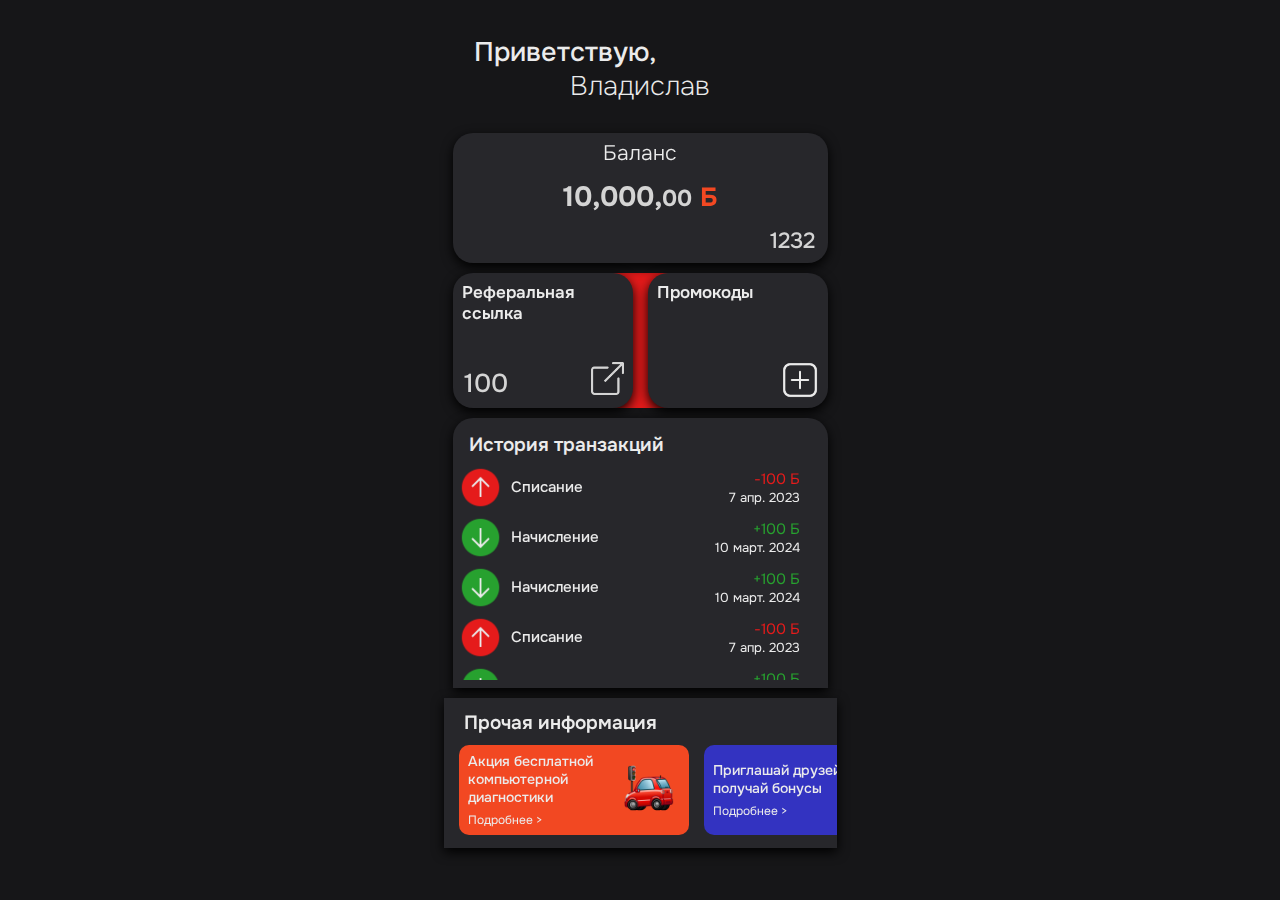
==== index.html @ b7c4c85a "change" ====
<!Doctype html>
<html>
<head>
	<meta charset="UTF-8">
	<meta name="viewport" content="width=device-width">
	<title>ProfAvto Bonus</title>
	<link rel="stylesheet" href="style.css">
</head>
<body>
	<div class="page-content">
		<header>
			<div class="header-content">
				<p class="header-text1">Приветствую,</p>
				<p class="header-text2">Владислав</p>
			</div>
		</header>

		<article class="card-info-content">
			<div class="card-info">
				<p class="text">Баланс</p>
				<p class="balance">10,000,<span style="font-size: 23px;">00</span> <span style="font-size: 26px; color: #f24822;">Б</span></p>
				<p class="number-card">1232</p>
			</div>
		</article>

		<section class="services-section">
			<div class="referral-system">
				<div class="referral-system-content">
					<p class="referral-system-header">Реферальная ссылка</p>
					<div class="qwe">
						<p class="referral-counter">100</p>
						<a class="ref-link-img" href="">
							<img src="img/ref-link.png">
						</a>
					</div>
				</div>
			</div>

			<div class="delimiter">
				<div class="item1"></div>
				<div class="item2"></div>
				<div class="item3"></div>
			</div>

			<div class="promo-codes">
				<div class="promo-codes-content">			
					<p class="promo-codes-header">Промокоды</p>
					<div class="asd">
						<a class="promo-code-activation-img" href="promocodes-activation.html">
							<img src="img/promo-code-activation.png">
						</a>
					</div>
				</div>
			</div>
		</section>

		<div class="history-operations-section">
			<div class="history-operations-content">
				<h2 class="history-operations-header">История транзакций</h2>
				<div class="history-operations-items">
					<div class="operation">
						<div class="left-side">
							<img class="spisanie-img" src="img/spisanie.png">
							<p class="spisanie">Списание</p>
						</div>
						<div class="right-side">
							<p class="amount-spisaniya">-100 Б</p>
							<p class="datetime">7 апр. 2023</p>
						</div>
					</div>

					<div class="operation">
						<div class="left-side">
							<img class="popolnenie-img" src="img/popolnenie.png">
							<p class="popolnenie">Начисление</p>
						</div>

						<div class="right-side">
							<p class="amount-popolneniya">+100 Б</p>
							<p class="datetime">10 март. 2024</p>
						</div>
					</div>

					<div class="operation">
						<div class="left-side">
							<img class="popolnenie-img" src="img/popolnenie.png">
							<p class="popolnenie">Начисление</p>
						</div>

						<div class="right-side">
							<p class="amount-popolneniya">+100 Б</p>
							<p class="datetime">10 март. 2024</p>
						</div>
					</div>

					<div class="operation">
						<div class="left-side">
							<img class="spisanie-img" src="img/spisanie.png">
							<p class="spisanie">Списание</p>
						</div>
						<div class="right-side">
							<p class="amount-spisaniya">-100 Б</p>
							<p class="datetime">7 апр. 2023</p>
						</div>
					</div>

					<div class="operation">
						<div class="left-side">
							<img class="popolnenie-img" src="img/popolnenie.png">
							<p class="popolnenie">Начисление</p>
						</div>

						<div class="right-side">
							<p class="amount-popolneniya">+100 Б</p>
							<p class="datetime">10 март. 2024</p>
						</div>
					</div>

					<div class="operation">
						<div class="left-side">
							<img class="popolnenie-img" src="img/popolnenie.png">
							<p class="popolnenie">Начисление</p>
						</div>

						<div class="right-side">
							<p class="amount-popolneniya">+100 Б</p>
							<p class="datetime">10 март. 2024</p>
						</div>
					</div>

					<div class="operation">
						<div class="left-side">
							<img class="spisanie-img" src="img/spisanie.png">
							<p class="spisanie">Списание</p>
						</div>
						<div class="right-side">
							<p class="amount-spisaniya">-100 Б</p>
							<p class="datetime">7 апр. 2023</p>
						</div>
					</div>
				</div>
			</div>
		</div>

		<div class="other-info-section">
			<div class="other-info-content">  <!--container -->
				<h2 class="other-info-header">Прочая информация</h2>
				<div class="other-info-items">
					<div class="item" style="background-color: #f24822;">
						<div class="text-item">
							<p class="title">Акция бесплатной компьютерной диагностики</p>
							<a class="transition" href="">Подробнее ></a>
						</div>
						<img class="img-item" src="img/car.gif">
					</div>

					<div class="item" style="background-color: #3333C1">
						<div class="text-item">
							<p class="title">Приглашай друзей и получай бонусы</p>
							<a class="transition" href="">Подробнее ></a>
						</div>
						<img class="img-item" src="img/refer.png">
					</div>
				</div>
			</div>
		</div>

	</div>
</body>
</html>
---- style.css ----
body {
	display: flex;
	justify-content: center;
	background-color: #161618;
	overflow-x: hidden; /*Отключает горизантальных скролл для webapp tg, если контент выходящий за пределы body не вмещается */
}

body::-webkit-scrollbar {
	display: none;
}

.page-content {
	/*flex-direction: column;
	width: 550px;
	height: 932px;
	background-color: #161618;
	*/
	display: flex;
	flex-direction: column;
	align-items: center;
	max-width: 400px;
}

.header-content {
	display: flex;
	flex-direction: column;
	align-items: flex-start;
}

.header-text1 {
	font-family: Medium;
	font-size: 27px;
	color: #ebebeb;
	padding-right: 150px;
	margin-bottom: 0px;
}

.header-text2 {
	font-family: ExtraLight;
	font-size: 27px;
	color: #ebebeb;
	margin-top: 0px;
	padding-left: 96px;
	margin-bottom: 0px;
}


.card-info-content {  /*card-info-section*/
	display: flex;
	justify-content: center;
	margin-top: 30px;
}

.card-info { /*card-info-content*/
	width: 375px;
	height: 130px;
	border-radius: 20px;
	background-color: #27272b;
	filter: drop-shadow(0px 4px 6px #000000);
}

.text {
	font-size: 21px;
	font-family: Light;
	color: #ebebeb;
	text-align: center;
	margin-top: 7px;
	margin-bottom: 0px;
}

.balance {
	font-size: 28px;
	font-family: Bold;
	color: #d4d4d4;
	text-align: center;
	margin-top: 13px;
	margin-bottom: 0px;
}

.number-card {
	font-size: 22px;
	font-family: Medium;
	color: #d4d4d4;
	text-align: end;
	margin-top: 12px;
	margin-right: 13px;
	margin-bottom: 5px;
}




.services-section {
	display: flex;
	justify-content: center;
	margin-top: 10px;
}

.delimiter {
	display: flex;
	flex-direction: column;
	align-items: center;
	position: absolute;
	z-index: -1;
}

.item1 {
	width: 85px;
	height: 20px;
	background-color: #E51B1B;
}

.item2 {
	width: 15px;
	height: 94px;
	background-color: #E51B1B;
}

.item3 {
	width: 85px;
	height: 21px;
	background-color: #E51B1B;
}

.referral-system, .promo-codes {  /*referral-system-content...*/
	width: 180px;
	height: 135px;
	border-radius: 20px;
	background-color: #27272b;
	filter: drop-shadow(0px 4px 6px #000000);
}

.referral-system {
	margin-right: 15px;
	/*margin-right: 5px;*/
}

.promo-codes {
	/*margin-left: 10px;*/
}

.referral-system-header, .promo-codes-header {
	font-size: 17px;
	font-family: SemiBold;
	color: #ebebeb;
	width: 150px;
	margin-top: 9px;
	margin-left: 9px;
}

.qwe {
	display: flex;
	justify-content: space-between;
	align-items: flex-end;
}

.asd {
	display: flex;
	justify-content: flex-end;
	margin-top: 56px;
}

.referral-counter {
	font-size: 26px;
	font-family: Medium;
	color: #d4d4d4;
	margin-top: 26px;
	margin-left: 11px;
	margin-bottom: 0px;
}

.ref-link-img {
	padding-top: 10px;
	padding-right: 8px;
}

.ref-link-img img {
	width: 35px;
	height: 35px;
}

.ref-link-img:active {
	border-radius: 4px;
	background-color: #706D6D;
}

.promo-code-activation-img {
	padding-right: 9px;
	padding-top: 2px;
}

.promo-code-activation-img img {
	width: 38px;
	height: 38px;
}

.promo-code-activation-img::active {
	border-radius: 8px;
	background-color: #706D6D;
}


.history-operations-section {
	display: flex;
	justify-content: center;
}

.history-operations-content {
	display: flex;
	flex-direction: column;
	width: 375px;
	height: 270px;
	border-top-left-radius: 20px;
	border-top-right-radius: 20px;
	background-color: #27272b;
	filter: drop-shadow(0px 4px 6px #000000);
	margin-top: 10px;
}

.history-operations-header {
	font-size: 19px;
	font-family: SemiBold;
	color: #ebebeb;
	width: 300px;
	margin-top: 15px;
	margin-left: 16px;
	margin-bottom: 0px;
}

.history-operations-items {
	display: flex;
	flex-direction: column;
	overflow-y: auto;
  	overflow-x: hidden;
	margin-top: 5px;
	height: 218px;
}

::-webkit-scrollbar {
	width: 4px;
	height: 4px;
}

::-webkit-scrollbar-thumb {
    background: #706D6D;
    border-radius: 8px;
}

.operation {
	display: flex;
	align-items: center;
	justify-content: space-between;
	flex-direction: row;
	width: 360px;
	height: 50px;
	background-image: linear-gradient(rgba(112, 109, 109, 0.1), rgba(112, 109, 109, 0.1));
	background-position: 100% 50%;
	background-repeat: no-repeat;
	background-size: 0% 100%;
  	transition: background-size .1s, color .1s;

}

.operation:active {
	background-size: 100% 100%;
}

.spisanie-img, .popolnenie-img {
	width: 45px;
	height: 45px;
	margin-left: 5px;
}

.spisanie, .popolnenie {
	font-size: 15px;
	font-family: Medium;
	color: #ebebeb;
	margin-left: 8px;
}

.left-side {
	display: flex;
	justify-content: flex-start;
	align-items: center;
	flex-direction: row;
}

.right-side {
	display: flex;
	justify-content: center;
	align-items: flex-end;
	flex-direction: column;
	margin-right: 13px;
}

.amount-spisaniya {
	font-size: 15px;
	font-family: Regular;
	color: #e51b1b;
	/*margin-left: 215px;*/
	margin: 0px;
}

.amount-popolneniya {
	font-size: 15px;
	font-family: Regular;
	color: #27a12f;
	/*margin-left: 215px;*/
	margin: 0px;
}

.datetime {
	font-size: 13px;
	font-family: Regular;
	color: #ebebeb;
	margin: 0px;
}




.other-info-section {
	display: flex;
	justify-content: center;
}

.other-info-content {
	display: flex;
	flex-direction: column;
	width: 393px;
	height: 150px;
	background-color: #27272b;
	filter: drop-shadow(0px 4px 6px #000000);
	margin-top: 10px;
}

.other-info-header { /* title */
	font-size: 19px;
	font-family: SemiBold;
	color: #ebebeb;
	margin-top: 13px;
	margin-left: 20px;
	margin-bottom: 10px;
}

.other-info-items {
	display: flex;
	overflow-y: hidden;
	overflow-x: auto;
}

.other-info-items:hover::-webkit-scrollbar {
	display: inline;
}

.item {
	display: flex;
	flex-direction: row;
	align-items: center;
	min-width: 230px;
	height: 90px;
	border-radius: 10px;
	margin-left: 15px;
}

.item:last-child {
	margin-right: 15px;
}

.text-item {
	display: flex;
	flex-direction: column;
	align-items: start;
}

.title {
	font-size: 14px;
	font-family: Medium;
	color: #ebebeb;
	text-align: start;
	max-width: 140px;
	max-height: 54px;
	margin-top: 0px;
	margin-left: 9px;
	margin-bottom: 0px;
}

.transition {
	font-size: 12px;
	font-family: Regular;
	color: #ebebeb;
	text-decoration: none;
	max-width: 140px;
	margin-top: 6px;
	margin-left: 9px;
}

.img-item {
	width: 50px;
	height: 50px;
	margin-left: 16px;
}


@font-face {
	font-family: ExtraLight;
	src: url(font/static/Onest-ExtraLight.ttf);
}

@font-face {
	font-family: Light;
	src: url(font/static/Onest-Light.ttf);
}

@font-face {
	font-family: Regular;
	src: url(font/static/Onest-Regular.ttf);
}

@font-face {
	font-family: Medium;
	src: url(font/static/Onest-Medium.ttf);
}

@font-face {
	font-family: SemiBold;
	src: url(font/static/Onest-SemiBold.ttf);
}

@font-face {
	font-family: Bold;
	src: url(font/static/Onest-Bold.ttf);
}
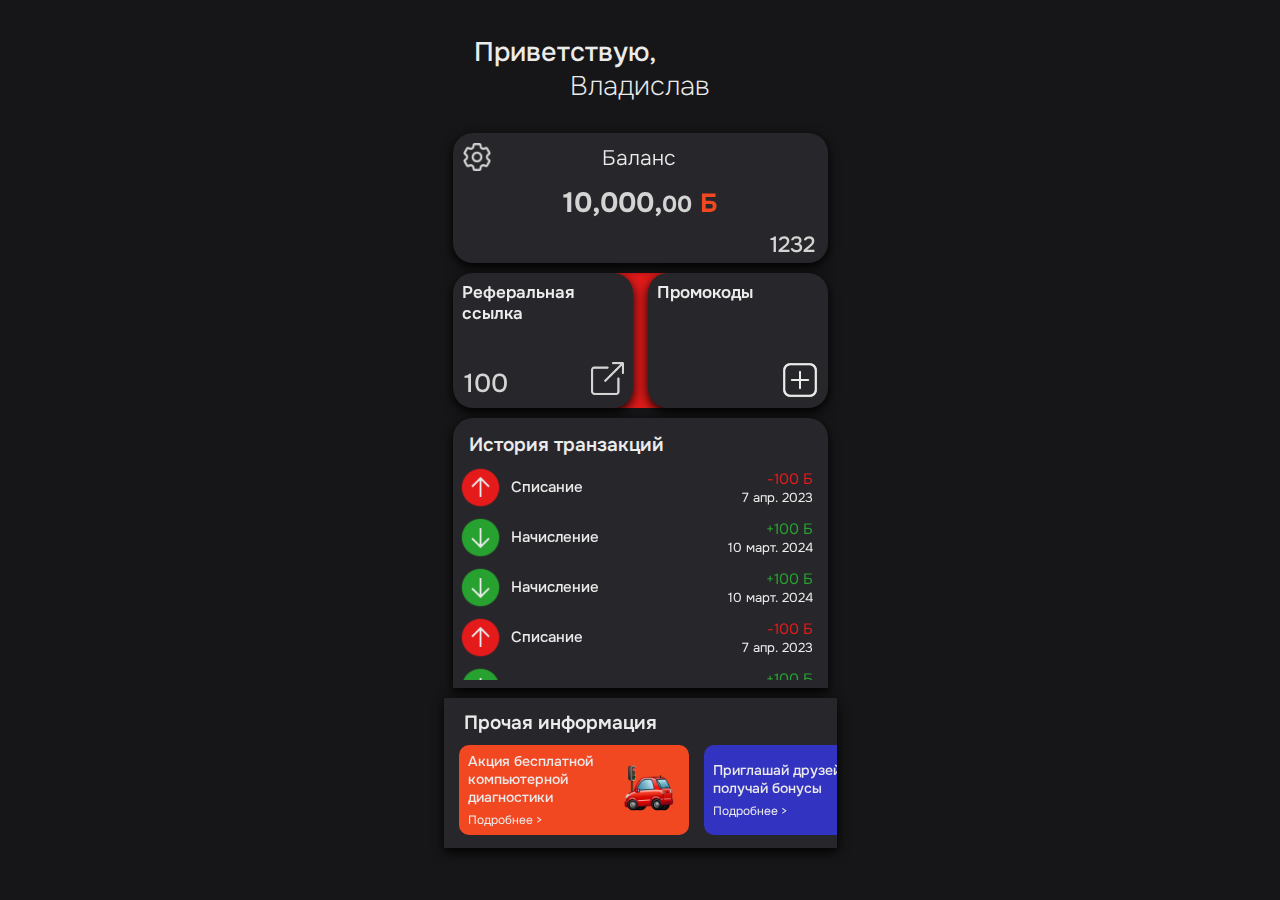
==== commit 999ac912: "change" ====
--- a/index.html
+++ b/index.html
@@ -17,7 +17,12 @@
 
 		<article class="card-info-content">
 			<div class="card-info">
-				<p class="text">Баланс</p>
+				<div class="yasno1">
+					<a class="setting-img" href="">
+						<img src="img/setting.png">
+					</a>
+					<p class="text">Баланс</p>
+				</div>
 				<p class="balance">10,000,<span style="font-size: 23px;">00</span> <span style="font-size: 26px; color: #f24822;">Б</span></p>
 				<p class="number-card">1232</p>
 			</div>
--- a/style.css
+++ b/style.css
@@ -52,6 +52,8 @@
 }
 
 .card-info { /*card-info-content*/
+	display: flex;
+	flex-direction: column;
 	width: 375px;
 	height: 130px;
 	border-radius: 20px;
@@ -59,12 +61,27 @@
 	filter: drop-shadow(0px 4px 6px #000000);
 }
 
+.yasno1 {
+	display: flex;
+	flex-direction: row;
+	justify-content: space-between;
+	align-items: center;
+}
+
+.setting-img img {
+	width: 28px;
+	height: 28px;
+	padding-left: 10px;
+	padding-top: 10px;
+}
+
 .text {
 	font-size: 21px;
 	font-family: Light;
 	color: #ebebeb;
 	text-align: center;
 	margin-top: 7px;
+	margin-right: 152px;
 	margin-bottom: 0px;
 }
 
@@ -73,7 +90,7 @@
 	font-family: Bold;
 	color: #d4d4d4;
 	text-align: center;
-	margin-top: 13px;
+	margin-top: 10px;
 	margin-bottom: 0px;
 }
 
@@ -82,7 +99,7 @@
 	font-family: Medium;
 	color: #d4d4d4;
 	text-align: end;
-	margin-top: 12px;
+	margin-top: 10px;
 	margin-right: 13px;
 	margin-bottom: 5px;
 }
@@ -253,16 +270,19 @@
 	flex-direction: row;
 	width: 360px;
 	height: 50px;
+	/*
 	background-image: linear-gradient(rgba(112, 109, 109, 0.1), rgba(112, 109, 109, 0.1));
 	background-position: 100% 50%;
 	background-repeat: no-repeat;
 	background-size: 0% 100%;
   	transition: background-size .1s, color .1s;
+  	*/
 
 }
 
 .operation:active {
-	background-size: 100% 100%;
+	background-color: rgba(112, 109, 109, 0.1);
+	/*background-size: 100% 100%;*/
 }
 
 .spisanie-img, .popolnenie-img {
@@ -290,7 +310,6 @@
 	justify-content: center;
 	align-items: flex-end;
 	flex-direction: column;
-	margin-right: 13px;
 }
 
 .amount-spisaniya {
@@ -347,6 +366,7 @@
 	display: flex;
 	overflow-y: hidden;
 	overflow-x: auto;
+	padding-bottom: 2px;
 }
 
 .other-info-items:hover::-webkit-scrollbar {
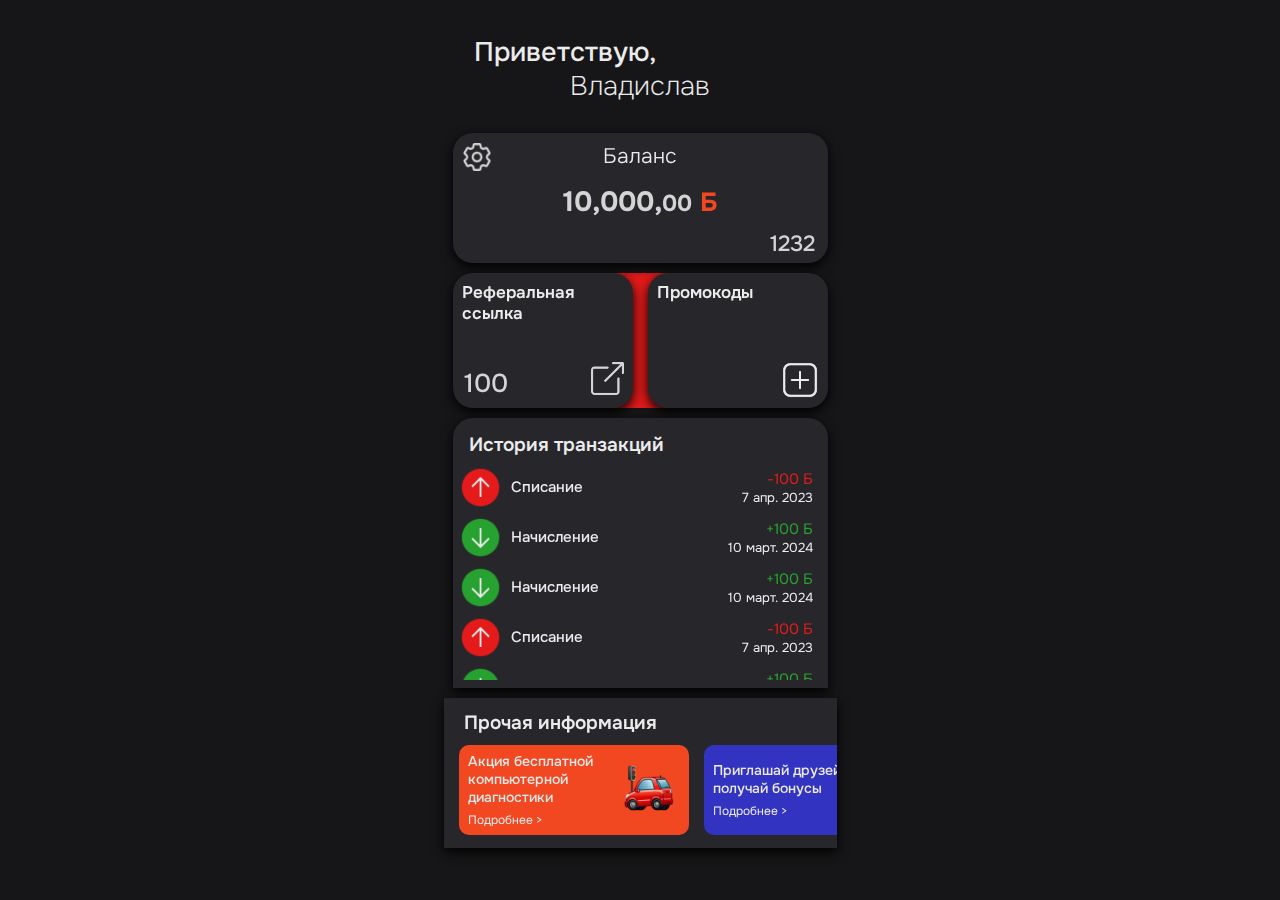
==== commit a5ab478a: "change" ====
--- a/index.html
+++ b/index.html
@@ -17,12 +17,10 @@
 
 		<article class="card-info-content">
 			<div class="card-info">
-				<div class="yasno1">
-					<a class="setting-img" href="">
-						<img src="img/setting.png">
-					</a>
-					<p class="text">Баланс</p>
-				</div>
+				<a class="setting-img" href="">
+					<img src="img/setting.png">
+				</a>
+				<p class="text">Баланс</p>
 				<p class="balance">10,000,<span style="font-size: 23px;">00</span> <span style="font-size: 26px; color: #f24822;">Б</span></p>
 				<p class="number-card">1232</p>
 			</div>
--- a/style.css
+++ b/style.css
@@ -61,18 +61,15 @@
 	filter: drop-shadow(0px 4px 6px #000000);
 }
 
-.yasno1 {
-	display: flex;
-	flex-direction: row;
-	justify-content: space-between;
-	align-items: center;
+.setting-img {
+	padding-left: 10px;
+	padding-top: 10px;
+	position: fixed; /*...*/
 }
 
 .setting-img img {
 	width: 28px;
 	height: 28px;
-	padding-left: 10px;
-	padding-top: 10px;
 }
 
 .text {
@@ -80,8 +77,7 @@
 	font-family: Light;
 	color: #ebebeb;
 	text-align: center;
-	margin-top: 7px;
-	margin-right: 152px;
+	margin-top: 10px;
 	margin-bottom: 0px;
 }
 
@@ -90,7 +86,7 @@
 	font-family: Bold;
 	color: #d4d4d4;
 	text-align: center;
-	margin-top: 10px;
+	margin-top: 15px;
 	margin-bottom: 0px;
 }
 
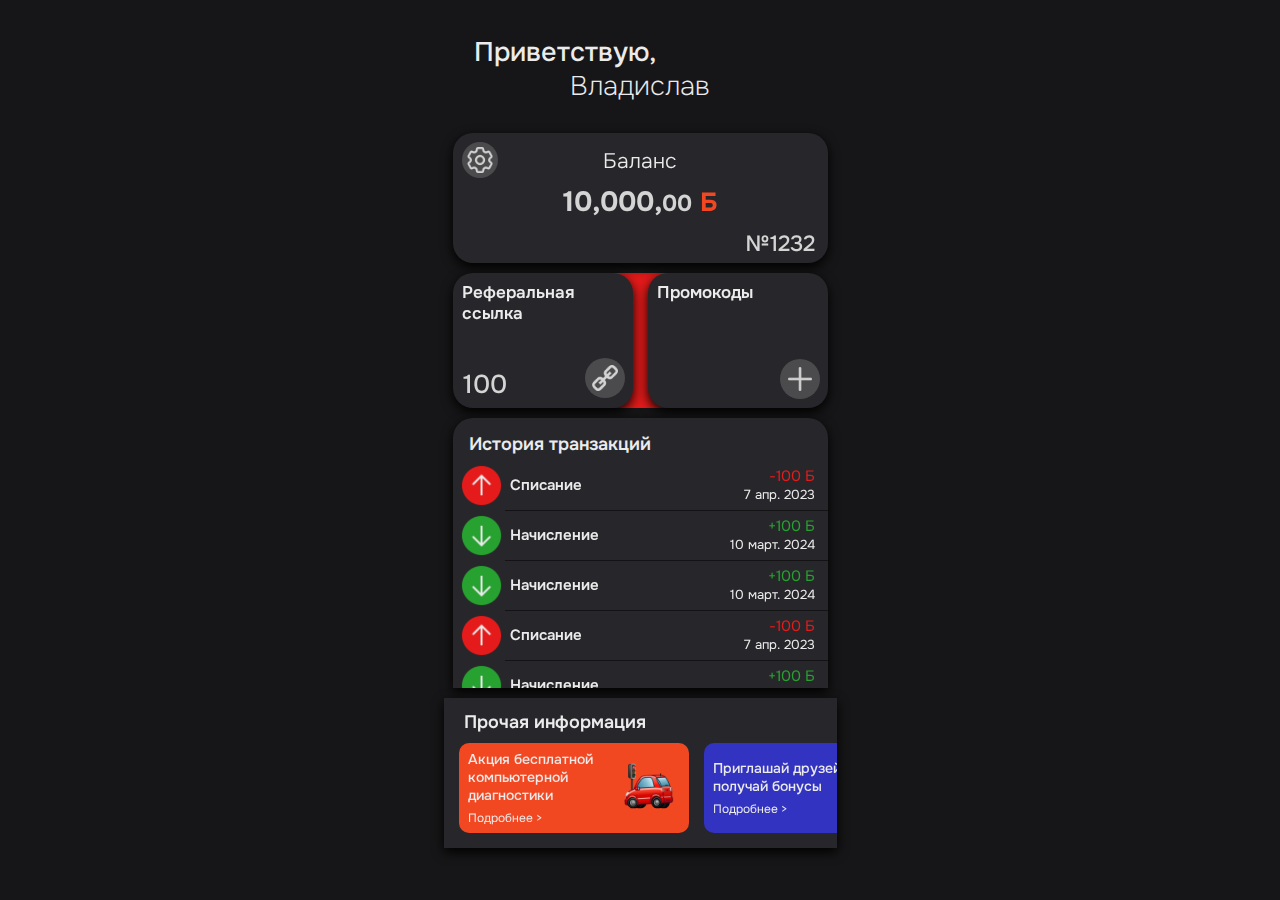
==== commit 8dda4319: "change" ====
--- a/index.html
+++ b/index.html
@@ -17,24 +17,27 @@
 
 		<article class="card-info-content">
 			<div class="card-info">
-				<a class="setting-img" href="">
-					<img src="img/setting.png">
-				</a>
+				<div class="bg-setting-img">
+					<a class="setting-img" href="">
+						<img src="img/setting.png">
+					</a>
+				</div>
 				<p class="text">Баланс</p>
 				<p class="balance">10,000,<span style="font-size: 23px;">00</span> <span style="font-size: 26px; color: #f24822;">Б</span></p>
-				<p class="number-card">1232</p>
-			</div>
+			    <p class="number-card">№1232</p>
 		</article>
 
 		<section class="services-section">
 			<div class="referral-system">
 				<div class="referral-system-content">
 					<p class="referral-system-header">Реферальная ссылка</p>
-					<div class="qwe">
+					<div class="qwe"> <!--Переименовать -->
 						<p class="referral-counter">100</p>
-						<a class="ref-link-img" href="">
-							<img src="img/ref-link.png">
-						</a>
+						<div class="bg-ref-link-img">
+							<a class="ref-link-img" href="">
+								<img src="img/ref-link.png">
+							</a>
+						</div>
 					</div>
 				</div>
 			</div>
@@ -49,9 +52,11 @@
 				<div class="promo-codes-content">			
 					<p class="promo-codes-header">Промокоды</p>
 					<div class="asd">
-						<a class="promo-code-activation-img" href="promocodes-activation.html">
-							<img src="img/promo-code-activation.png">
-						</a>
+						<div class="bg-promo-activation-img">
+							<a class="promo-code-activation-img" href="promocodes-activation.html">
+								<img src="img/promo-code-activation.png">
+							</a>
+						</div>
 					</div>
 				</div>
 			</div>
@@ -64,81 +69,78 @@
 					<div class="operation">
 						<div class="left-side">
 							<img class="spisanie-img" src="img/spisanie.png">
-							<p class="spisanie">Списание</p>
 						</div>
 						<div class="right-side">
-							<p class="amount-spisaniya">-100 Б</p>
-							<p class="datetime">7 апр. 2023</p>
+							<div class="content1">
+								<p class="spisanie">Списание</p>
+							</div>
+							<div class="content2">
+								<p class="amount-spisaniya">-100 Б</p>
+								<p class="datetime">7 апр. 2023</p>
+							</div>
 						</div>
 					</div>
 
 					<div class="operation">
 						<div class="left-side">
 							<img class="popolnenie-img" src="img/popolnenie.png">
-							<p class="popolnenie">Начисление</p>
 						</div>
 
 						<div class="right-side">
-							<p class="amount-popolneniya">+100 Б</p>
-							<p class="datetime">10 март. 2024</p>
+							<div class="content1">  <!--Переименовать-->
+								<p class="popolnenie">Начисление</p>
+							</div>
+							<div class="content2"> <!--Переименовать-->
+								<p class="amount-popolneniya">+100 Б</p>
+								<p class="datetime">10 март. 2024</p>
+							</div>
 						</div>
 					</div>
 
 					<div class="operation">
 						<div class="left-side">
 							<img class="popolnenie-img" src="img/popolnenie.png">
-							<p class="popolnenie">Начисление</p>
 						</div>
 
 						<div class="right-side">
-							<p class="amount-popolneniya">+100 Б</p>
-							<p class="datetime">10 март. 2024</p>
+							<div class="content1">  <!--Переименовать-->
+								<p class="popolnenie">Начисление</p>
+							</div>
+							<div class="content2"> <!--Переименовать-->
+								<p class="amount-popolneniya">+100 Б</p>
+								<p class="datetime">10 март. 2024</p>
+							</div>
 						</div>
 					</div>
 
 					<div class="operation">
 						<div class="left-side">
 							<img class="spisanie-img" src="img/spisanie.png">
-							<p class="spisanie">Списание</p>
 						</div>
 						<div class="right-side">
-							<p class="amount-spisaniya">-100 Б</p>
-							<p class="datetime">7 апр. 2023</p>
+							<div class="content1">
+								<p class="spisanie">Списание</p>
+							</div>
+							<div class="content2">
+								<p class="amount-spisaniya">-100 Б</p>
+								<p class="datetime">7 апр. 2023</p>
+							</div>
 						</div>
 					</div>
 
 					<div class="operation">
 						<div class="left-side">
 							<img class="popolnenie-img" src="img/popolnenie.png">
-							<p class="popolnenie">Начисление</p>
 						</div>
 
 						<div class="right-side">
-							<p class="amount-popolneniya">+100 Б</p>
-							<p class="datetime">10 март. 2024</p>
-						</div>
-					</div>
-
-					<div class="operation">
-						<div class="left-side">
-							<img class="popolnenie-img" src="img/popolnenie.png">
-							<p class="popolnenie">Начисление</p>
-						</div>
-
-						<div class="right-side">
-							<p class="amount-popolneniya">+100 Б</p>
-							<p class="datetime">10 март. 2024</p>
-						</div>
-					</div>
-
-					<div class="operation">
-						<div class="left-side">
-							<img class="spisanie-img" src="img/spisanie.png">
-							<p class="spisanie">Списание</p>
-						</div>
-						<div class="right-side">
-							<p class="amount-spisaniya">-100 Б</p>
-							<p class="datetime">7 апр. 2023</p>
+							<div class="content1">  <!--Переименовать-->
+								<p class="popolnenie">Начисление</p>
+							</div>
+							<div class="content2"> <!--Переименовать-->
+								<p class="amount-popolneniya">+100 Б</p>
+								<p class="datetime">10 март. 2024</p>
+							</div>
 						</div>
 					</div>
 				</div>
--- a/style.css
+++ b/style.css
@@ -61,15 +61,20 @@
 	filter: drop-shadow(0px 4px 6px #000000);
 }
 
-.setting-img {
-	padding-left: 10px;
-	padding-top: 10px;
-	position: fixed; /*...*/
+.bg-setting-img {
+	width: 36px;
+	height: 36px;
+	background-color: rgba(112, 109, 109, 0.5);
+	border-radius: 50px;
+	margin-left: 9px;
+	margin-top: 9px;
+	position: fixed;
 }
 
 .setting-img img {
-	width: 28px;
-	height: 28px;
+	width: 26px;
+	height: 26px;
+	padding: 5px;
 }
 
 .text {
@@ -77,7 +82,7 @@
 	font-family: Light;
 	color: #ebebeb;
 	text-align: center;
-	margin-top: 10px;
+	margin-top: 15px;
 	margin-bottom: 0px;
 }
 
@@ -86,7 +91,7 @@
 	font-family: Bold;
 	color: #d4d4d4;
 	text-align: center;
-	margin-top: 15px;
+	margin-top: 10px;
 	margin-bottom: 0px;
 }
 
@@ -164,32 +169,38 @@
 .qwe {
 	display: flex;
 	justify-content: space-between;
-	align-items: flex-end;
+	padding-top: 17px;
 }
 
 .asd {
 	display: flex;
 	justify-content: flex-end;
-	margin-top: 56px;
+	padding-top: 39px;
 }
 
 .referral-counter {
 	font-size: 26px;
 	font-family: Medium;
 	color: #d4d4d4;
-	margin-top: 26px;
-	margin-left: 11px;
-	margin-bottom: 0px;
-}
-
-.ref-link-img {
+	margin-top: 0px;
+	margin-bottom: 0px;
 	padding-top: 10px;
-	padding-right: 8px;
+	padding-left: 10px;
+	/*padding-bottom: 10px;*/
+}
+
+.bg-ref-link-img, .bg-promo-activation-img {
+	width: 40px;
+	height: 40px;
+	background-color: rgba(112, 109, 109, 0.5);
+	border-radius: 50px;
+	margin-right: 8px;
 }
 
 .ref-link-img img {
-	width: 35px;
-	height: 35px;
+	width: 26px;
+	height: 26px;
+	padding: 7px;
 }
 
 .ref-link-img:active {
@@ -197,14 +208,10 @@
 	background-color: #706D6D;
 }
 
-.promo-code-activation-img {
-	padding-right: 9px;
-	padding-top: 2px;
-}
-
 .promo-code-activation-img img {
-	width: 38px;
-	height: 38px;
+	width: 24px;
+	height: 24px;
+	padding: 8px;
 }
 
 .promo-code-activation-img::active {
@@ -222,7 +229,8 @@
 	display: flex;
 	flex-direction: column;
 	width: 375px;
-	height: 270px;
+	min-height: 94px;
+	max-height: 270px;
 	border-top-left-radius: 20px;
 	border-top-right-radius: 20px;
 	background-color: #27272b;
@@ -231,13 +239,13 @@
 }
 
 .history-operations-header {
-	font-size: 19px;
+	font-size: 18px;
 	font-family: SemiBold;
 	color: #ebebeb;
 	width: 300px;
-	margin-top: 15px;
-	margin-left: 16px;
-	margin-bottom: 0px;
+	margin: 0px;
+	padding-top: 15px;
+	padding-left: 16px;
 }
 
 .history-operations-items {
@@ -246,7 +254,8 @@
 	overflow-y: auto;
   	overflow-x: hidden;
 	margin-top: 5px;
-	height: 218px;
+	/*min-height: 60px;*/
+	/*max-height: 218px;*/
 }
 
 ::-webkit-scrollbar {
@@ -264,7 +273,7 @@
 	align-items: center;
 	justify-content: space-between;
 	flex-direction: row;
-	width: 360px;
+	width: 375px;
 	height: 50px;
 	/*
 	background-image: linear-gradient(rgba(112, 109, 109, 0.1), rgba(112, 109, 109, 0.1));
@@ -276,36 +285,53 @@
 
 }
 
+/*
+.operation::before {
+	width: 320px;
+	height: 1px;
+	background-color: rgba(0, 0, 0, 0.5);
+	border-radius: 20px;
+}
+*/
+
 .operation:active {
 	background-color: rgba(112, 109, 109, 0.1);
 	/*background-size: 100% 100%;*/
 }
 
 .spisanie-img, .popolnenie-img {
-	width: 45px;
-	height: 45px;
+	width: 47px;
+	height: 47px;
 	margin-left: 5px;
 }
 
 .spisanie, .popolnenie {
 	font-size: 15px;
-	font-family: Medium;
-	color: #ebebeb;
-	margin-left: 8px;
+	font-family: SemiBold;
+	color: #ebebeb;
+	margin-left: 5px;
 }
 
 .left-side {
 	display: flex;
 	justify-content: flex-start;
 	align-items: center;
-	flex-direction: row;
 }
 
 .right-side {
 	display: flex;
+	flex-grow: 1;
+	justify-content: space-between;
+	align-items: center;
+	border-bottom: 1px solid rgba(0, 0, 0, 0.5);
+}
+
+.content2 {
+	display: flex;
 	justify-content: center;
 	align-items: flex-end;
 	flex-direction: column;
+	padding-right: 13px;
 }
 
 .amount-spisaniya {
@@ -350,7 +376,7 @@
 }
 
 .other-info-header { /* title */
-	font-size: 19px;
+	font-size: 18px;
 	font-family: SemiBold;
 	color: #ebebeb;
 	margin-top: 13px;
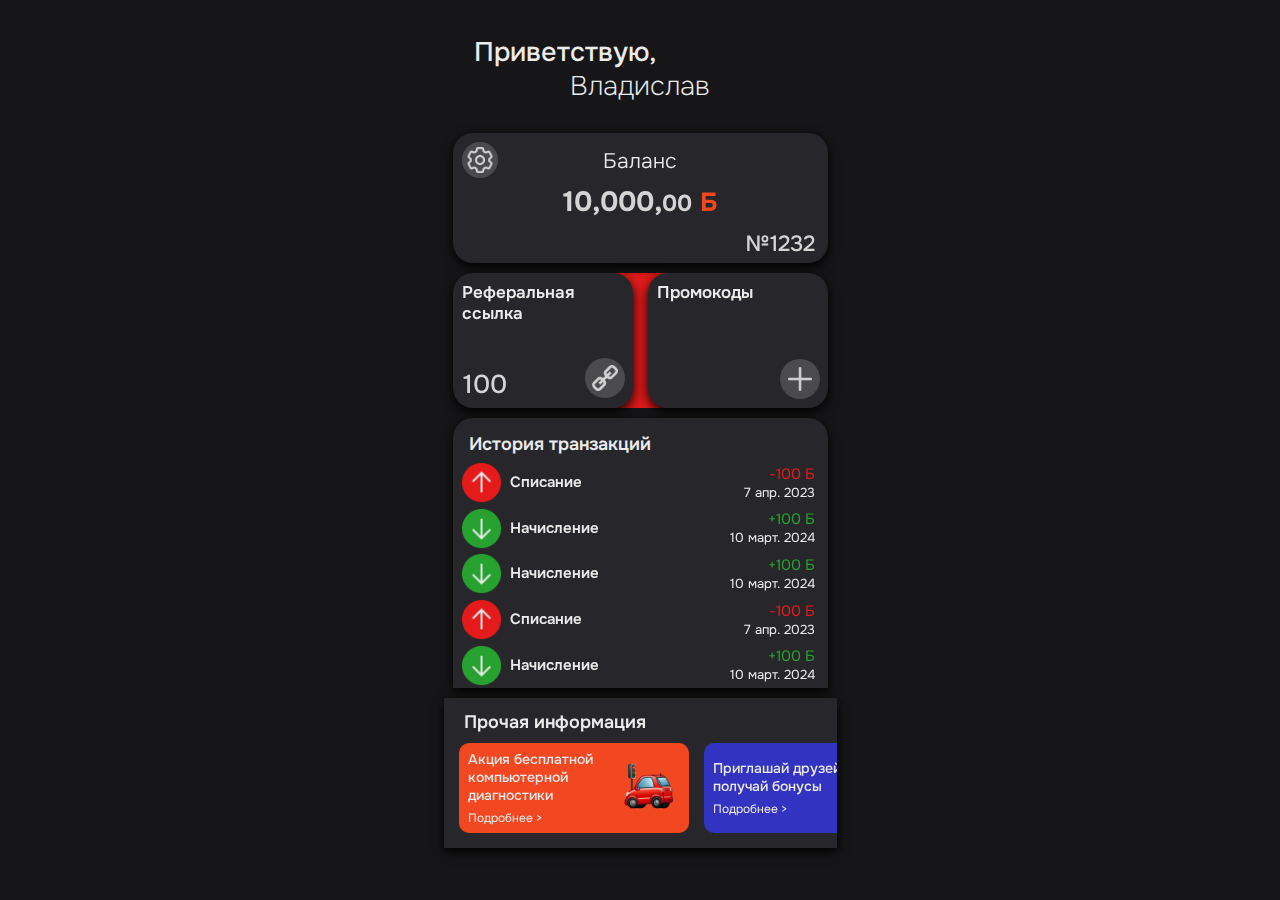
==== commit 823b0e0a: "change" ====
--- a/index.html
+++ b/index.html
@@ -1,40 +1,62 @@
 <!Doctype html>
 <html>
 <head>
+	<meta lang="en">
 	<meta charset="UTF-8">
 	<meta name="viewport" content="width=device-width">
 	<title>ProfAvto Bonus</title>
 	<link rel="stylesheet" href="style.css">
 </head>
 <body>
-	<div class="page-content">
-		<header>
+	<main class="page-content">
+		<div class="alert-section">
+			<div class="referral-link-copy-alert" id="alert">
+				<div class="yasno1">
+					<a class="closed-alert-img" href="#">
+						<img id="close-alert-btn" src="img/close.png">
+					</a>
+				</div>
+				<p class="text">Реферальная ссылка скопирована</p>
+				<p class="subtext-1">Отправьте ее другу для получения</p>
+				<p class="subtext-2">вознаграждения</p>
+				<div class="progress-bar" id="progress-bar"></div>
+			</div>
+
+			<div class="promo-code-activated-alert">
+			</div>
+
+		</div>
+
+		<header class="page-header">
 			<div class="header-content">
 				<p class="header-text1">Приветствую,</p>
 				<p class="header-text2">Владислав</p>
 			</div>
 		</header>
 
-		<article class="card-info-content">
-			<div class="card-info">
-				<div class="bg-setting-img">
-					<a class="setting-img" href="">
-						<img src="img/setting.png">
-					</a>
+		<section class="page-card-info">
+			<div class="card-info-section"> <!--card-info-->
+				<div class="card-info-content">
+					<div class="bg-setting-img">
+						<a class="setting-img" href="">
+							<img src="img/setting.png">
+						</a>
+					</div>
+					<p class="text">Баланс</p>
+					<p class="balance">10,000,<span style="font-size: 23px;">00</span> <span style="font-size: 26px; color: #f24822;">Б</span></p>
+				    <p class="number-card">№1232</p>
 				</div>
-				<p class="text">Баланс</p>
-				<p class="balance">10,000,<span style="font-size: 23px;">00</span> <span style="font-size: 26px; color: #f24822;">Б</span></p>
-			    <p class="number-card">№1232</p>
-		</article>
+			</div>
+		</section>
 
-		<section class="services-section">
-			<div class="referral-system">
+		<section class="page-services">
+			<div class="referral-system-section">
 				<div class="referral-system-content">
 					<p class="referral-system-header">Реферальная ссылка</p>
 					<div class="qwe"> <!--Переименовать -->
 						<p class="referral-counter">100</p>
 						<div class="bg-ref-link-img">
-							<a class="ref-link-img" href="">
+							<a class="ref-link-img" id="ref-link-btn" href="https://t.me/ProfAvtoBonus_bot?start=1256989650">
 								<img src="img/ref-link.png">
 							</a>
 						</div>
@@ -66,7 +88,7 @@
 			<div class="history-operations-content">
 				<h2 class="history-operations-header">История транзакций</h2>
 				<div class="history-operations-items">
-					<div class="operation">
+					<div class="operation" id="operation">
 						<div class="left-side">
 							<img class="spisanie-img" src="img/spisanie.png">
 						</div>
@@ -169,7 +191,9 @@
 				</div>
 			</div>
 		</div>
-
-	</div>
+	</main>
+	<script src="alert.js"></script>
+	<script src="copy.js"></script>
+	<script src="anim.js"></script>
 </body>
 </html>--- a/style.css
+++ b/style.css
@@ -21,7 +21,7 @@
 	max-width: 400px;
 }
 
-.header-content {
+.page-header {
 	display: flex;
 	flex-direction: column;
 	align-items: flex-start;
@@ -45,13 +45,13 @@
 }
 
 
-.card-info-content {  /*card-info-section*/
+.page-card-info {  /*card-info-section*/
 	display: flex;
 	justify-content: center;
 	margin-top: 30px;
 }
 
-.card-info { /*card-info-content*/
+.card-info-section { /*card-info-content*/
 	display: flex;
 	flex-direction: column;
 	width: 375px;
@@ -71,13 +71,19 @@
 	position: fixed;
 }
 
+.setting-img {
+	display: block;
+	width: 36px;
+	height: 36px;
+}
+
 .setting-img img {
 	width: 26px;
 	height: 26px;
 	padding: 5px;
 }
 
-.text {
+.card-info-content > .text {
 	font-size: 21px;
 	font-family: Light;
 	color: #ebebeb;
@@ -108,7 +114,7 @@
 
 
 
-.services-section {
+.page-services {
 	display: flex;
 	justify-content: center;
 	margin-top: 10px;
@@ -140,7 +146,7 @@
 	background-color: #E51B1B;
 }
 
-.referral-system, .promo-codes {  /*referral-system-content...*/
+.referral-system-section, .promo-codes {  /*referral-system-content...*/
 	width: 180px;
 	height: 135px;
 	border-radius: 20px;
@@ -148,7 +154,7 @@
 	filter: drop-shadow(0px 4px 6px #000000);
 }
 
-.referral-system {
+.referral-system-section {
 	margin-right: 15px;
 	/*margin-right: 5px;*/
 }
@@ -197,6 +203,12 @@
 	margin-right: 8px;
 }
 
+.ref-link-img {
+	display: block;
+	width: 40px;
+	height: 40px;
+}
+
 .ref-link-img img {
 	width: 26px;
 	height: 26px;
@@ -204,8 +216,14 @@
 }
 
 .ref-link-img:active {
-	border-radius: 4px;
+	border-radius: 50px;
 	background-color: #706D6D;
+}
+
+.promo-code-activation-img {
+	display: block;
+	width: 40px;
+	height: 40px;
 }
 
 .promo-code-activation-img img {
@@ -214,8 +232,8 @@
 	padding: 8px;
 }
 
-.promo-code-activation-img::active {
-	border-radius: 8px;
+.promo-code-activation-img:active {
+	border-radius: 50px;
 	background-color: #706D6D;
 }
 
@@ -268,6 +286,12 @@
     border-radius: 8px;
 }
 
+.operation-content {
+	overflow: hidden;
+	cursor: pointer;
+	transition: background .25s;
+}
+
 .operation {
 	display: flex;
 	align-items: center;
@@ -275,29 +299,41 @@
 	flex-direction: row;
 	width: 375px;
 	height: 50px;
+	overflow: hidden;
+	position: relative;
+	transition: background .25s;
 	/*
 	background-image: linear-gradient(rgba(112, 109, 109, 0.1), rgba(112, 109, 109, 0.1));
 	background-position: 100% 50%;
 	background-repeat: no-repeat;
 	background-size: 0% 100%;
-  	transition: background-size .1s, color .1s;
+  	transition: background-size .2s, color .2s;
   	*/
 
 }
 
+.wave {
+	width: 375px;
+	height: 50px;
+	background: rgba(112, 109, 109, 0.1);
+	border-radius: 50%;
+	transform: scale(0);
+	animation: wave .5s linear;
+	position: absolute;
+}
+
+@keyframes wave {
+	100% {
+		transform: scale(2);
+		opacity: 0;
+	}
+}
+
 /*
-.operation::before {
-	width: 320px;
-	height: 1px;
-	background-color: rgba(0, 0, 0, 0.5);
-	border-radius: 20px;
+.operation:active {
+	background-size: 100% 100%;
 }
 */
-
-.operation:active {
-	background-color: rgba(112, 109, 109, 0.1);
-	/*background-size: 100% 100%;*/
-}
 
 .spisanie-img, .popolnenie-img {
 	width: 47px;
@@ -444,6 +480,114 @@
 }
 
 
+
+
+.alert-section {
+	display: flex;
+	justify-content: center;
+}
+
+.referral-link-copy-alert {
+	/*
+	display: flex;
+	justify-content: center;
+	align-items: center;
+	flex-direction: column;
+	*/
+	width: 375px;
+	height: 108px;
+	margin-top: 10px;
+	border-radius: 20px;
+	background-color: #27272B;
+	filter: drop-shadow(0px 4px 6px #000000);
+    transition: opacity 0.5s ease;
+    overflow: hidden;
+	position: fixed;
+	z-index: 9999;
+	opacity: 0;
+}
+
+.referral-link-copy-alert.show {
+	opacity: 1;
+}
+
+.referral-link-copy-alert.hide {
+	opacity: 0;
+}
+
+.yasno1 {
+	display: flex;
+	justify-content: flex-end;
+	padding-top: 10px;
+	padding-right: 15px;
+}
+
+.closed-alert-img {
+	width: 27px;
+	height: 27px;
+}
+
+.closed-alert-img:active {
+	border-radius: 5px;
+	background-color: #706D6D;
+}
+
+.closed-alert-img img {
+	width: 27px;
+	height: 27px;
+}
+
+.referral-link-copy-alert > .text {
+	font-size: 17px;
+	font-family: Regular;
+	color: #ebebeb;
+	/*margin-top: 43px;*/
+	margin-top: 5px;
+    margin-bottom: 0px;
+    text-align: center;
+}
+
+.referral-link-copy-alert > .subtext-1 {
+	font-size: 10px;
+	font-family: Light;
+	color: #ebebeb;
+	margin: 0px;
+	padding-top: 8px;
+	text-align: center;
+}
+
+.referral-link-copy-alert > .subtext-2 {
+	font-size: 10px;
+	font-family: Light;
+	margin: 0px;
+	color: #ebebeb;
+	text-align: center;
+}
+
+.progress-bar {
+	width: 355px;
+	height: 3px;
+	border-radius: 20px;
+	background-color: #F24822;
+	opacity: 0;
+	/*margin-top: 8px;*/
+	margin-top: 9px;
+	margin-left: auto;
+	margin-right: auto;
+}
+
+.progress-bar.start-anim {
+	opacity: 1;
+	transform-origin: left;
+	animation: anim 5s linear forwards; /*alternate*/
+}
+
+@keyframes anim {
+	0% {transform: scaleX(1);}
+	100% {transform: scaleX(0);}
+}
+
+
 @font-face {
 	font-family: ExtraLight;
 	src: url(font/static/Onest-ExtraLight.ttf);
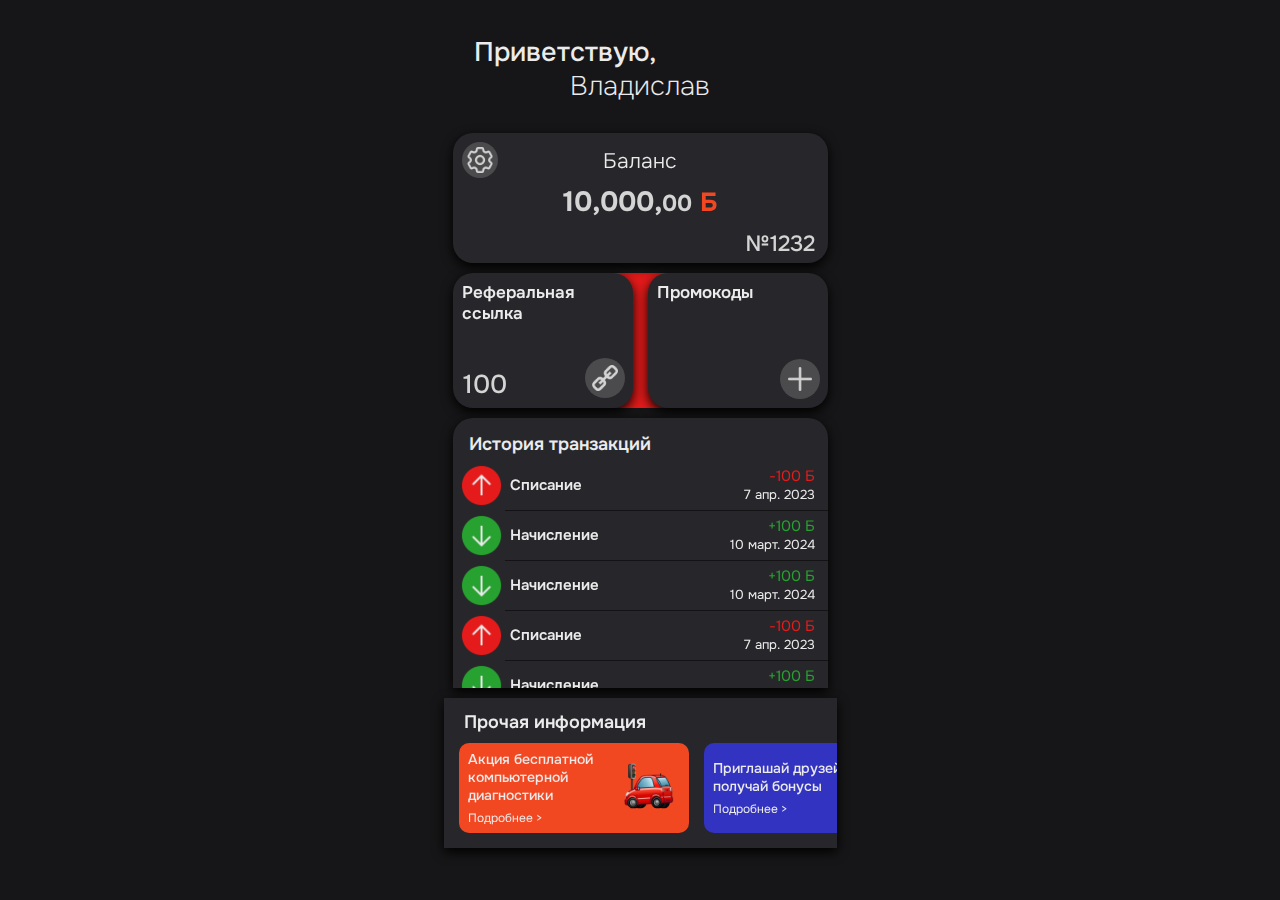
==== commit ea9965c5: "change" ====
--- a/index.html
+++ b/index.html
@@ -194,6 +194,5 @@
 	</main>
 	<script src="alert.js"></script>
 	<script src="copy.js"></script>
-	<script src="anim.js"></script>
 </body>
 </html>--- a/style.css
+++ b/style.css
@@ -299,19 +299,19 @@
 	flex-direction: row;
 	width: 375px;
 	height: 50px;
+	/*
 	overflow: hidden;
 	position: relative;
 	transition: background .25s;
-	/*
 	background-image: linear-gradient(rgba(112, 109, 109, 0.1), rgba(112, 109, 109, 0.1));
 	background-position: 100% 50%;
 	background-repeat: no-repeat;
 	background-size: 0% 100%;
   	transition: background-size .2s, color .2s;
   	*/
-
-}
-
+}
+
+/*
 .wave {
 	width: 375px;
 	height: 50px;
@@ -328,12 +328,12 @@
 		opacity: 0;
 	}
 }
-
-/*
+*/
+
 .operation:active {
-	background-size: 100% 100%;
-}
-*/
+	background: rgba(112, 109, 109, 0.1);
+	/*background-size: 100% 100%;*/
+}
 
 .spisanie-img, .popolnenie-img {
 	width: 47px;
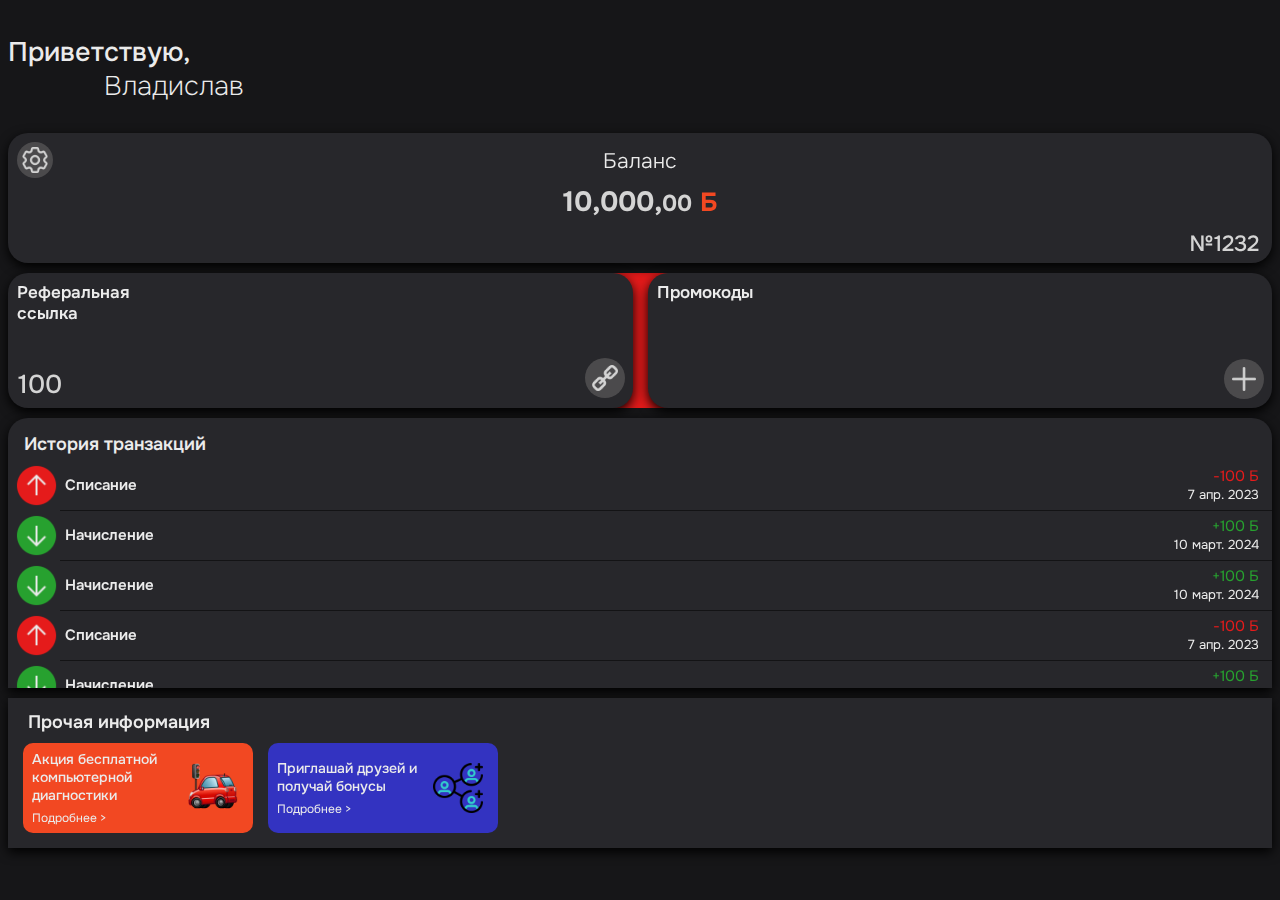
==== commit 7af2b31b: "change" ====
--- a/index.html
+++ b/index.html
@@ -1,9 +1,8 @@
 <!Doctype html>
-<html>
+<html lang="ru">
 <head>
-	<meta lang="en">
 	<meta charset="UTF-8">
-	<meta name="viewport" content="width=device-width">
+	<meta name="viewport" content="width=device-width, initial-scale=1">
 	<title>ProfAvto Bonus</title>
 	<link rel="stylesheet" href="style.css">
 </head>
--- a/style.css
+++ b/style.css
@@ -18,13 +18,15 @@
 	display: flex;
 	flex-direction: column;
 	align-items: center;
-	max-width: 400px;
+	width: 100%;
+	/*max-width: 400px;*/
 }
 
 .page-header {
 	display: flex;
 	flex-direction: column;
 	align-items: flex-start;
+	width: 100%;
 }
 
 .header-text1 {
@@ -49,12 +51,15 @@
 	display: flex;
 	justify-content: center;
 	margin-top: 30px;
+	width: 100%;
 }
 
 .card-info-section { /*card-info-content*/
 	display: flex;
 	flex-direction: column;
-	width: 375px;
+	/*width: 375px;*/
+	width: 100%;
+	min-width: 285px;
 	height: 130px;
 	border-radius: 20px;
 	background-color: #27272b;
@@ -118,6 +123,7 @@
 	display: flex;
 	justify-content: center;
 	margin-top: 10px;
+	width: 100%;
 }
 
 .delimiter {
@@ -156,10 +162,14 @@
 
 .referral-system-section {
 	margin-right: 15px;
+	width: 100%;
+	min-width: 135px;
 	/*margin-right: 5px;*/
 }
 
 .promo-codes {
+	width: 100%;
+	min-width: 135px;
 	/*margin-left: 10px;*/
 }
 
@@ -241,12 +251,15 @@
 .history-operations-section {
 	display: flex;
 	justify-content: center;
+	width: 100%;
 }
 
 .history-operations-content {
 	display: flex;
 	flex-direction: column;
-	width: 375px;
+	/*width: 375px;*/
+	width: 100%;
+	min-width: 285px;
 	min-height: 94px;
 	max-height: 270px;
 	border-top-left-radius: 20px;
@@ -271,6 +284,7 @@
 	flex-direction: column;
 	overflow-y: auto;
   	overflow-x: hidden;
+  	width: 100%;
 	margin-top: 5px;
 	/*min-height: 60px;*/
 	/*max-height: 218px;*/
@@ -297,7 +311,8 @@
 	align-items: center;
 	justify-content: space-between;
 	flex-direction: row;
-	width: 375px;
+	/*width: 375px;*/
+	width: 100%;
 	height: 50px;
 	/*
 	overflow: hidden;
@@ -399,12 +414,15 @@
 .other-info-section {
 	display: flex;
 	justify-content: center;
+	width: 100%;
 }
 
 .other-info-content {
 	display: flex;
 	flex-direction: column;
-	width: 393px;
+	/*width: 393px;*/
+	width: 100%;
+	min-width: 202px;
 	height: 150px;
 	background-color: #27272b;
 	filter: drop-shadow(0px 4px 6px #000000);
